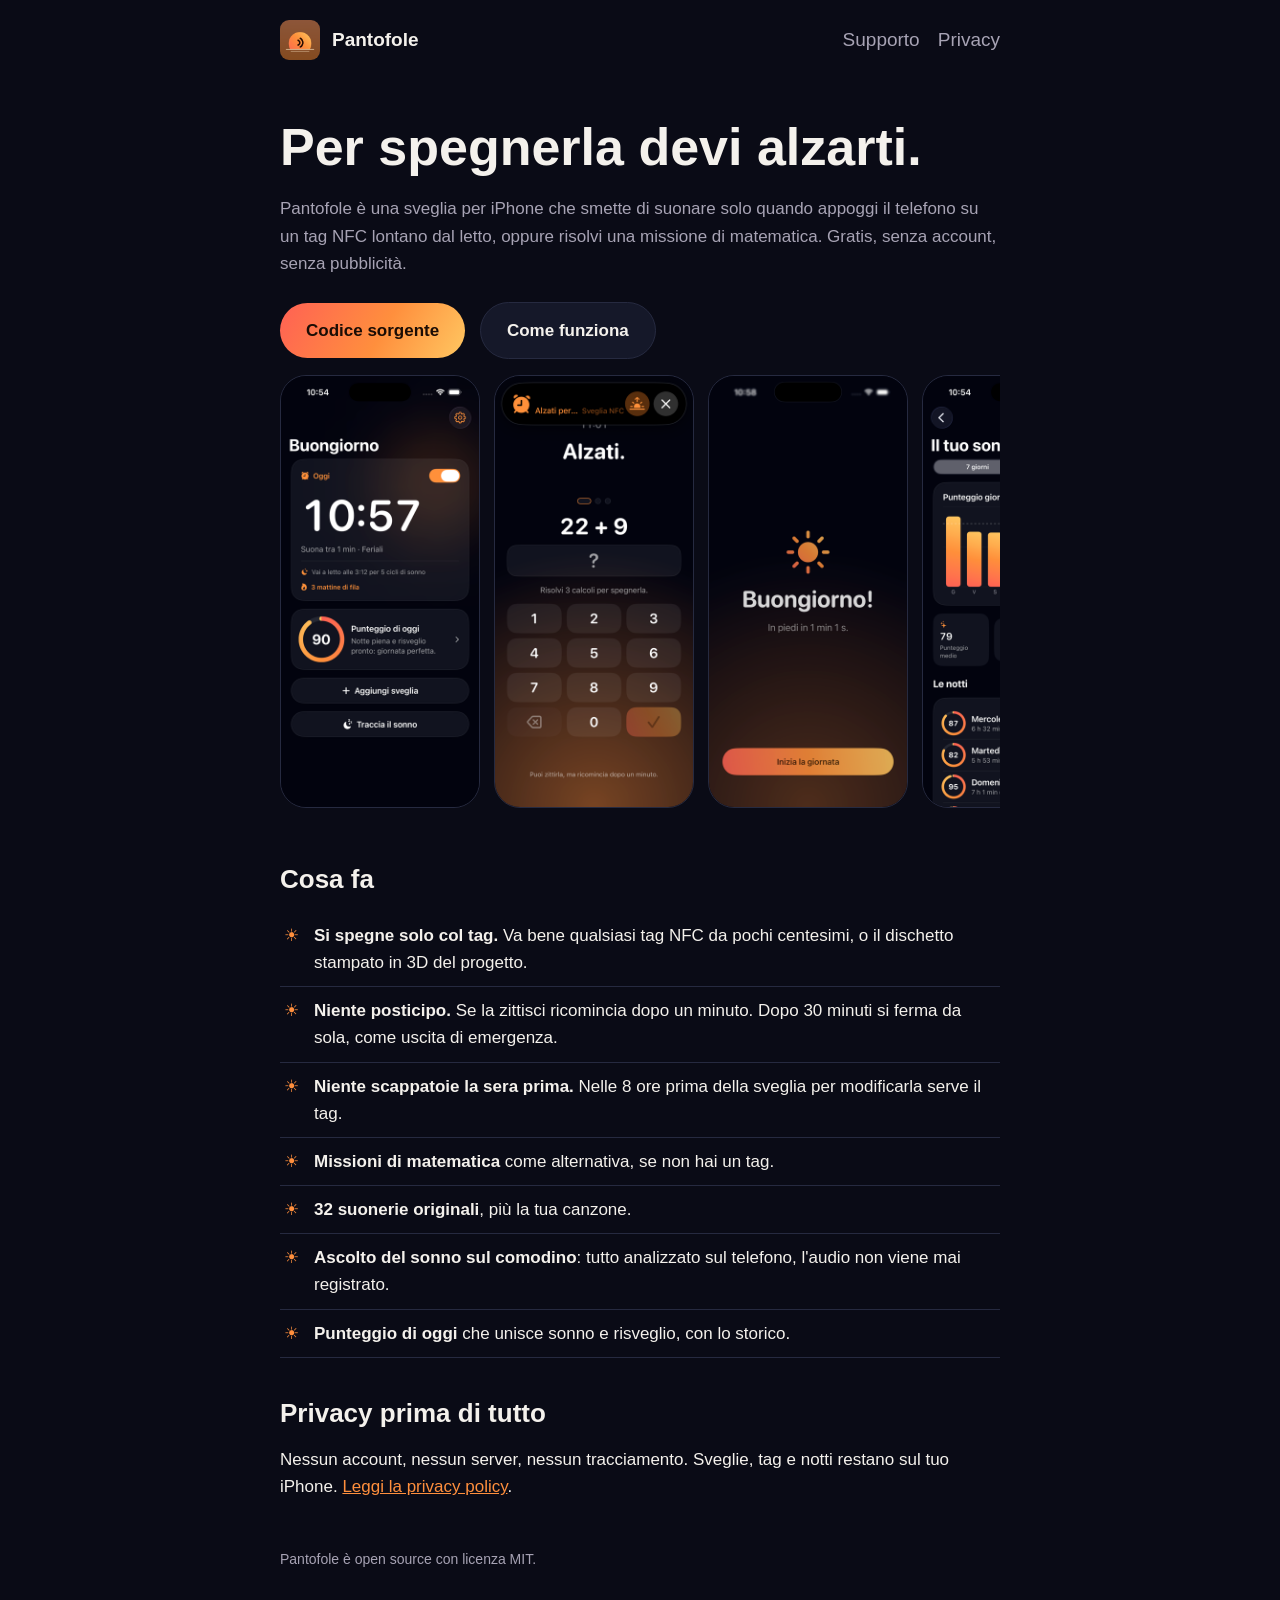
==== docs/index.html @ d0773d65 "Pantofole: nome, icona, pagine web, screenshot per l'App Store e suono di sveglia dell'iPhone come p" ====
<!doctype html>
<html lang="it">
<head>
  <meta charset="utf-8">
  <meta name="viewport" content="width=device-width, initial-scale=1">
  <title>Pantofole – Sveglia NFC</title>
  <meta name="description" content="La sveglia che per spegnerla devi alzarti: si ferma solo appoggiando l'iPhone su un tag NFC lontano dal letto.">
  <link rel="icon" href="icona.png">
  <link rel="stylesheet" href="stile.css">
</head>
<body>
  <header class="barra">
    <img src="icona.png" alt="">
    <a href="./">Pantofole</a>
    <nav><a href="supporto.html">Supporto</a><a href="privacy.html">Privacy</a></nav>
  </header>

  <main class="pagina">
    <h1>Per spegnerla devi alzarti.</h1>
    <p class="tenue">Pantofole è una sveglia per iPhone che smette di suonare solo quando appoggi il telefono su un tag NFC lontano dal letto, oppure risolvi una missione di matematica. Gratis, senza account, senza pubblicità.</p>
    <a class="pulsante" href="https://github.com/AlessandroLoVerso/pantofole">Codice sorgente</a>
    <a class="pulsante secondario" href="supporto.html">Come funziona</a>

    <div class="galleria">
      <img src="screenshot/home.png" alt="Schermata principale con la prossima sveglia e il punteggio di oggi">
      <img src="screenshot/missione.png" alt="Sveglia che suona con la missione di matematica">
      <img src="screenshot/buongiorno.png" alt="Schermata Buongiorno dopo averla spenta">
      <img src="screenshot/sonno.png" alt="Storico del sonno">
      <img src="screenshot/notte.png" alt="Dettaglio di una notte">
    </div>

    <h2>Cosa fa</h2>
    <ul class="funzioni">
      <li><strong>Si spegne solo col tag.</strong> Va bene qualsiasi tag NFC da pochi centesimi, o il dischetto stampato in 3D del progetto.</li>
      <li><strong>Niente posticipo.</strong> Se la zittisci ricomincia dopo un minuto. Dopo 30 minuti si ferma da sola, come uscita di emergenza.</li>
      <li><strong>Niente scappatoie la sera prima.</strong> Nelle 8 ore prima della sveglia per modificarla serve il tag.</li>
      <li><strong>Missioni di matematica</strong> come alternativa, se non hai un tag.</li>
      <li><strong>32 suonerie originali</strong>, più la tua canzone.</li>
      <li><strong>Ascolto del sonno sul comodino</strong>: tutto analizzato sul telefono, l'audio non viene mai registrato.</li>
      <li><strong>Punteggio di oggi</strong> che unisce sonno e risveglio, con lo storico.</li>
    </ul>

    <h2>Privacy prima di tutto</h2>
    <p>Nessun account, nessun server, nessun tracciamento. Sveglie, tag e notti restano sul tuo iPhone. <a href="privacy.html">Leggi la privacy policy</a>.</p>

    <footer>Pantofole è open source con licenza MIT.</footer>
  </main>
</body>
</html>
---- docs/stile.css ----
:root {
  --notte: #0a0b16;
  --superficie: #151829;
  --bordo: #262a40;
  --testo: #f4f1ec;
  --tenue: #a7a3b4;
  --alba: #ff8f3d;
  --alba-gradiente: linear-gradient(120deg, #ff6154, #ff8f3d 55%, #ffc761);
}

* { box-sizing: border-box; }

html { -webkit-text-size-adjust: 100%; }

body {
  margin: 0;
  background: var(--notte);
  color: var(--testo);
  font: 17px/1.6 -apple-system, BlinkMacSystemFont, "SF Pro Text", "Segoe UI", Roboto, sans-serif;
}

a { color: var(--alba); }

.pagina { max-width: 760px; margin: 0 auto; padding: 32px 20px 64px; }

header.barra {
  display: flex; align-items: center; gap: 12px;
  max-width: 760px; margin: 0 auto; padding: 20px 20px 0;
}
header.barra img { width: 40px; height: 40px; border-radius: 9px; }
header.barra a { color: var(--testo); text-decoration: none; font-weight: 700; font-size: 19px; }
header.barra nav { margin-left: auto; display: flex; gap: 18px; font-size: 15px; }
header.barra nav a { color: var(--tenue); font-weight: 500; }

h1, h2, h3 { font-family: ui-rounded, "SF Pro Rounded", -apple-system, sans-serif; line-height: 1.2; }
h1 { font-size: clamp(34px, 7vw, 52px); margin: 24px 0 12px; }
h2 { font-size: 26px; margin: 40px 0 12px; }
h3 { font-size: 19px; margin: 24px 0 6px; }

.tenue { color: var(--tenue); }

.scheda {
  background: var(--superficie);
  border: 1px solid var(--bordo);
  border-radius: 22px;
  padding: 20px 22px;
  margin: 16px 0;
}

.pulsante {
  display: inline-block;
  background: var(--alba-gradiente);
  color: #1b0d05;
  font-weight: 700;
  text-decoration: none;
  padding: 14px 26px;
  border-radius: 999px;
  margin: 8px 10px 8px 0;
}
.pulsante.secondario { background: var(--superficie); color: var(--testo); border: 1px solid var(--bordo); }

.galleria { display: flex; gap: 14px; overflow-x: auto; padding: 8px 0 16px; }
.galleria img { width: 200px; flex: none; border-radius: 26px; border: 1px solid var(--bordo); }

ul.funzioni { list-style: none; padding: 0; }
ul.funzioni li { padding: 10px 0 10px 34px; position: relative; border-bottom: 1px solid var(--bordo); }
ul.funzioni li::before { content: "☀︎"; position: absolute; left: 4px; color: var(--alba); }

footer { color: var(--tenue); font-size: 14px; margin-top: 48px; }
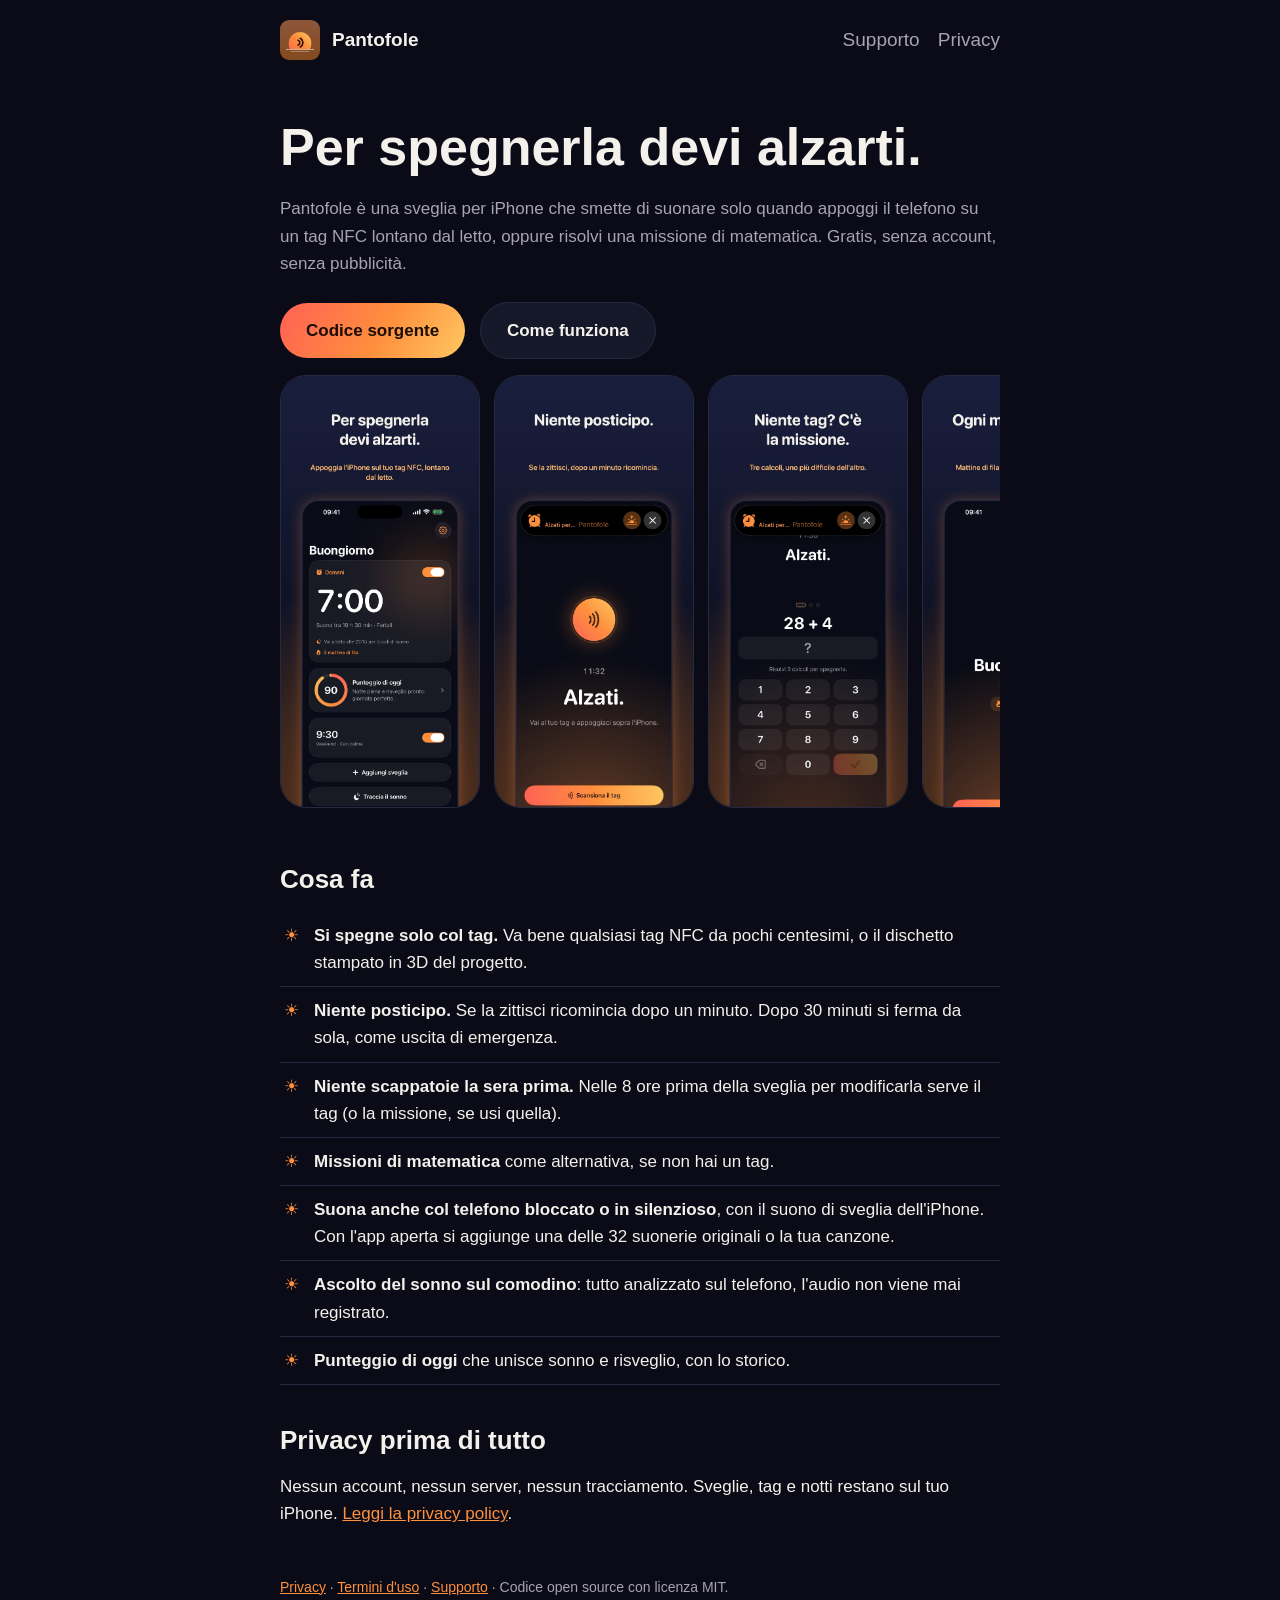
==== commit f2442cda: "Link a privacy policy, termini d'uso e supporto nelle Impostazioni; pagina dei termini; sito allinea" ====
--- a/docs/index.html
+++ b/docs/index.html
@@ -22,20 +22,21 @@
     <a class="pulsante secondario" href="supporto.html">Come funziona</a>
 
     <div class="galleria">
-      <img src="screenshot/home.png" alt="Schermata principale con la prossima sveglia e il punteggio di oggi">
-      <img src="screenshot/missione.png" alt="Sveglia che suona con la missione di matematica">
-      <img src="screenshot/buongiorno.png" alt="Schermata Buongiorno dopo averla spenta">
-      <img src="screenshot/sonno.png" alt="Storico del sonno">
-      <img src="screenshot/notte.png" alt="Dettaglio di una notte">
+      <img src="appstore/6.3/01-sveglia.jpg" alt="Schermata principale con la prossima sveglia e il punteggio di oggi">
+      <img src="appstore/6.3/02-niente-posticipo.jpg" alt="Sveglia che suona: per spegnerla serve il tag">
+      <img src="appstore/6.3/03-missione.jpg" alt="Sveglia che suona con la missione di matematica">
+      <img src="appstore/6.3/04-buongiorno.jpg" alt="Schermata Buongiorno dopo averla spenta">
+      <img src="appstore/6.3/05-punteggio.jpg" alt="Storico del sonno con il punteggio giornaliero">
+      <img src="appstore/6.3/06-notte.jpg" alt="Dettaglio di una notte">
     </div>
 
     <h2>Cosa fa</h2>
     <ul class="funzioni">
       <li><strong>Si spegne solo col tag.</strong> Va bene qualsiasi tag NFC da pochi centesimi, o il dischetto stampato in 3D del progetto.</li>
       <li><strong>Niente posticipo.</strong> Se la zittisci ricomincia dopo un minuto. Dopo 30 minuti si ferma da sola, come uscita di emergenza.</li>
-      <li><strong>Niente scappatoie la sera prima.</strong> Nelle 8 ore prima della sveglia per modificarla serve il tag.</li>
+      <li><strong>Niente scappatoie la sera prima.</strong> Nelle 8 ore prima della sveglia per modificarla serve il tag (o la missione, se usi quella).</li>
       <li><strong>Missioni di matematica</strong> come alternativa, se non hai un tag.</li>
-      <li><strong>32 suonerie originali</strong>, più la tua canzone.</li>
+      <li><strong>Suona anche col telefono bloccato o in silenzioso</strong>, con il suono di sveglia dell'iPhone. Con l'app aperta si aggiunge una delle 32 suonerie originali o la tua canzone.</li>
       <li><strong>Ascolto del sonno sul comodino</strong>: tutto analizzato sul telefono, l'audio non viene mai registrato.</li>
       <li><strong>Punteggio di oggi</strong> che unisce sonno e risveglio, con lo storico.</li>
     </ul>
@@ -43,7 +44,7 @@
     <h2>Privacy prima di tutto</h2>
     <p>Nessun account, nessun server, nessun tracciamento. Sveglie, tag e notti restano sul tuo iPhone. <a href="privacy.html">Leggi la privacy policy</a>.</p>
 
-    <footer>Pantofole è open source con licenza MIT.</footer>
+    <footer><a href="privacy.html">Privacy</a> · <a href="termini.html">Termini d'uso</a> · <a href="supporto.html">Supporto</a> · Codice open source con licenza MIT.</footer>
   </main>
 </body>
 </html>
